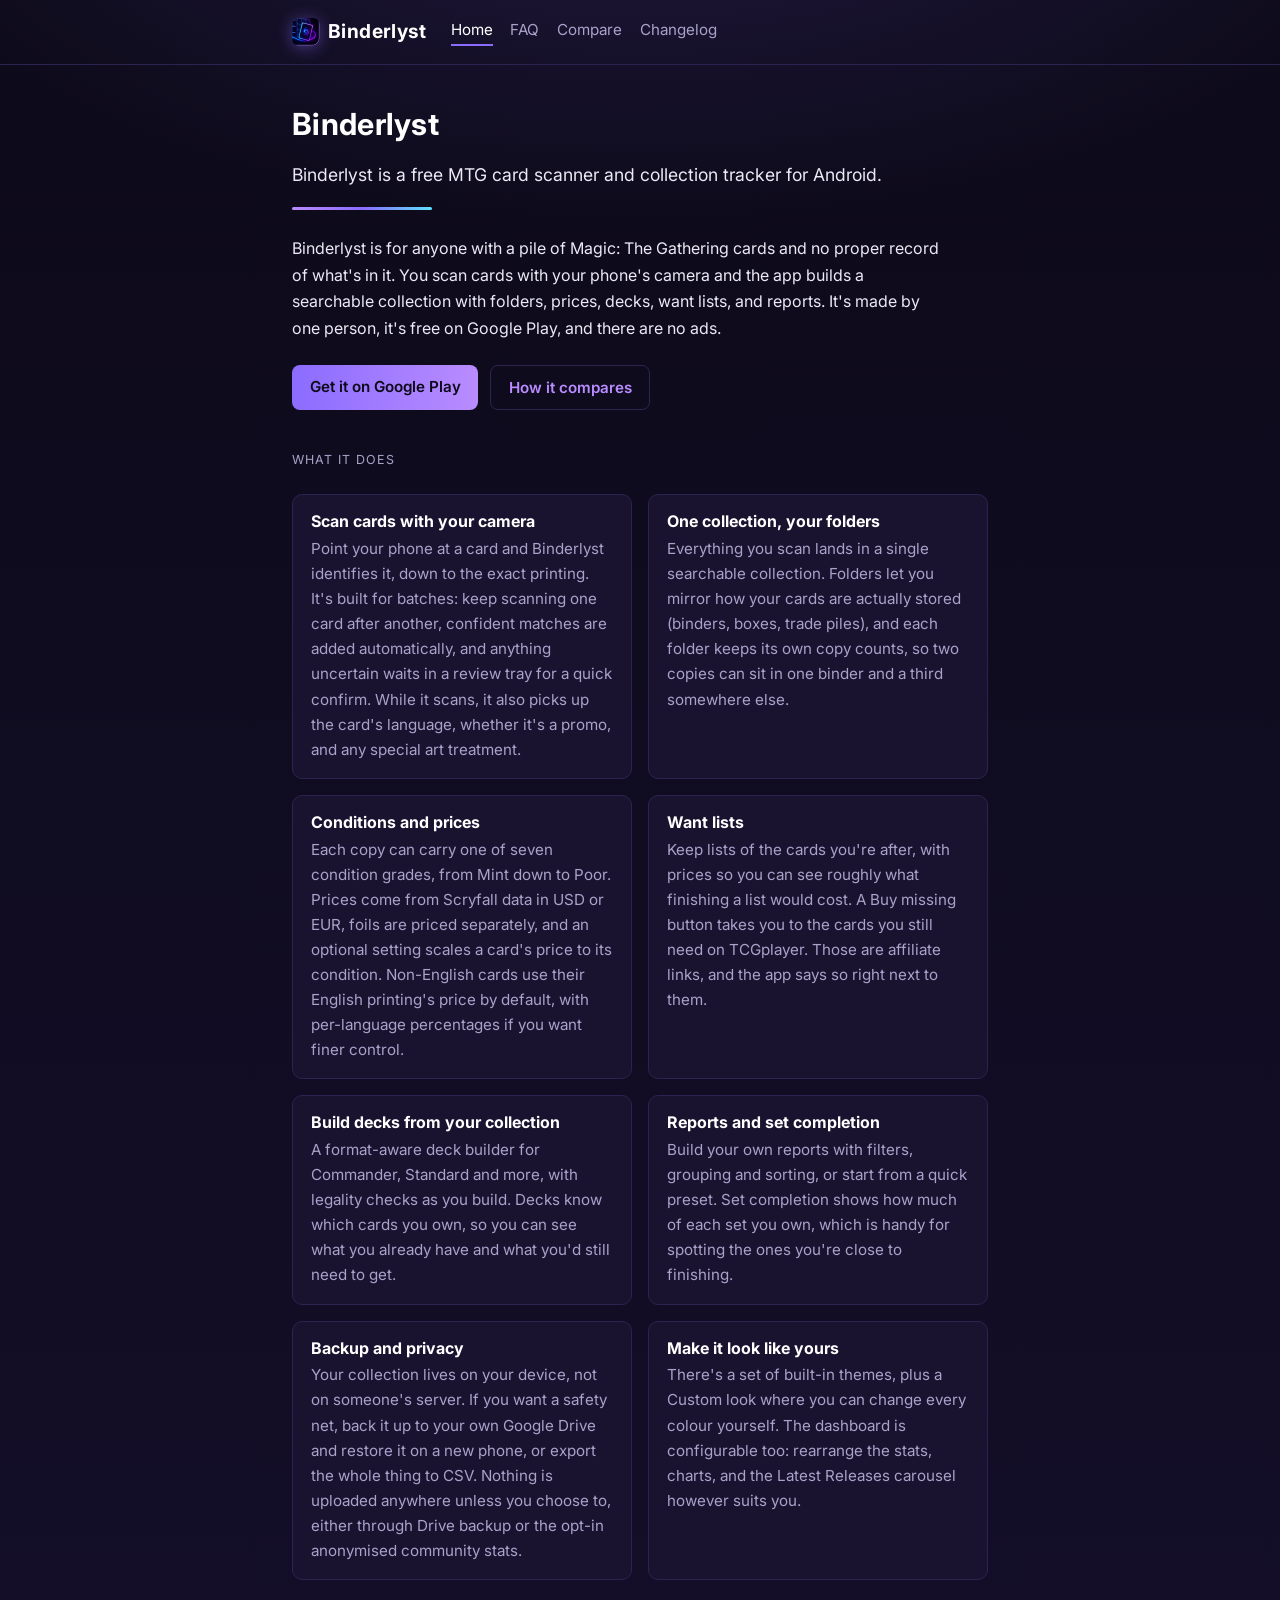
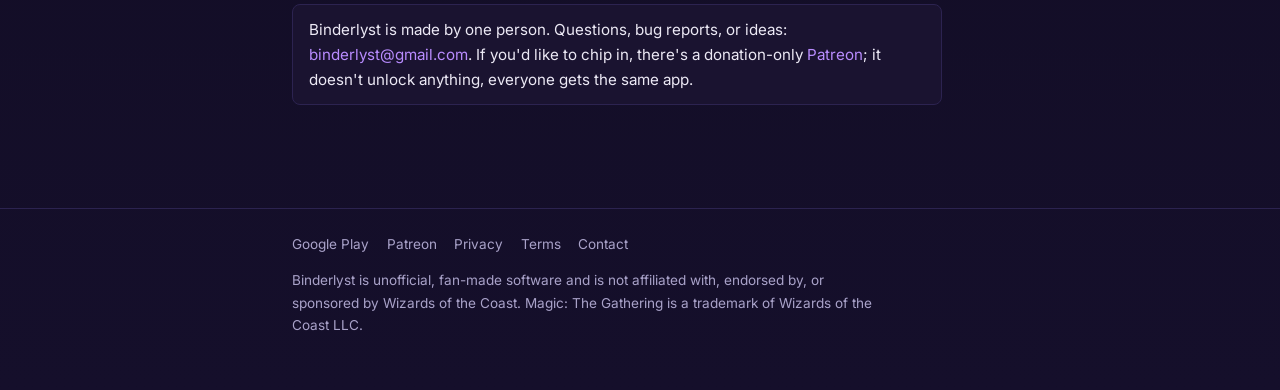
==== index.html @ ca265e7c "Binderlyst site: home, FAQ, comparison, changelog Co-Authored-By: Claude Fable 5 <noreply@anthropic." ====
<!DOCTYPE html>
<html lang="en-GB">
<head>
<meta charset="utf-8">
<meta name="viewport" content="width=device-width, initial-scale=1">
<title>Binderlyst, a free MTG card scanner and collection tracker for Android</title>
<meta name="description" content="Binderlyst is a free MTG card scanner and collection tracker for Android. Rapid batch scanning, folders, conditions, prices, decks, want lists and reports. No ads.">
<link rel="canonical" href="https://binderlyst.github.io/">
<link rel="stylesheet" href="style.css">
<link rel="icon" type="image/png" href="app_icon.png">
<link rel="preconnect" href="https://fonts.googleapis.com">
<link rel="preconnect" href="https://fonts.gstatic.com" crossorigin>
<link href="https://fonts.googleapis.com/css2?family=Inter:wght@400;500;600;700&display=swap" rel="stylesheet">
<script type="application/ld+json">
{
  "@context": "https://schema.org",
  "@type": "SoftwareApplication",
  "name": "Binderlyst",
  "operatingSystem": "Android",
  "applicationCategory": "UtilitiesApplication",
  "description": "Binderlyst is a free MTG card scanner and collection tracker for Android.",
  "url": "https://binderlyst.github.io/",
  "installUrl": "https://play.google.com/store/apps/details?id=com.binderlyst.app",
  "offers": { "@type": "Offer", "price": "0", "priceCurrency": "USD" }
}
</script>
</head>
<body>

<header class="site">
  <div class="inner">
    <a class="wordmark" href="./"><img src="app_icon.png" alt="">Binderlyst</a>
    <nav class="site">
      <a href="./" aria-current="page">Home</a>
      <a href="faq.html">FAQ</a>
      <a href="compare.html">Compare</a>
      <a href="changelog.html">Changelog</a>
    </nav>
  </div>
</header>

<main>
  <h1>Binderlyst</h1>
  <p class="lede">Binderlyst is a free MTG card scanner and collection tracker for Android.</p>
  <div class="rule"></div>
  <p>Binderlyst is for anyone with a pile of Magic: The Gathering cards and no proper record of what's in it. You scan cards with your phone's camera and the app builds a searchable collection with folders, prices, decks, want lists, and reports. It's made by one person, it's free on Google Play, and there are no ads.</p>

  <div class="actions">
    <a class="btn" href="https://play.google.com/store/apps/details?id=com.binderlyst.app">Get it on Google Play</a>
    <a class="btn quiet" href="compare.html">How it compares</a>
  </div>

  <p class="eyebrow">What it does</p>
  <ul class="features">
    <li>
      <h3>Scan cards with your camera</h3>
      <p>Point your phone at a card and Binderlyst identifies it, down to the exact printing. It's built for batches: keep scanning one card after another, confident matches are added automatically, and anything uncertain waits in a review tray for a quick confirm. While it scans, it also picks up the card's language, whether it's a promo, and any special art treatment.</p>
    </li>
    <li>
      <h3>One collection, your folders</h3>
      <p>Everything you scan lands in a single searchable collection. Folders let you mirror how your cards are actually stored (binders, boxes, trade piles), and each folder keeps its own copy counts, so two copies can sit in one binder and a third somewhere else.</p>
    </li>
    <li>
      <h3>Conditions and prices</h3>
      <p>Each copy can carry one of seven condition grades, from Mint down to Poor. Prices come from Scryfall data in USD or EUR, foils are priced separately, and an optional setting scales a card's price to its condition. Non-English cards use their English printing's price by default, with per-language percentages if you want finer control.</p>
    </li>
    <li>
      <h3>Want lists</h3>
      <p>Keep lists of the cards you're after, with prices so you can see roughly what finishing a list would cost. A Buy missing button takes you to the cards you still need on TCGplayer. Those are affiliate links, and the app says so right next to them.</p>
    </li>
    <li>
      <h3>Build decks from your collection</h3>
      <p>A format-aware deck builder for Commander, Standard and more, with legality checks as you build. Decks know which cards you own, so you can see what you already have and what you'd still need to get.</p>
    </li>
    <li>
      <h3>Reports and set completion</h3>
      <p>Build your own reports with filters, grouping and sorting, or start from a quick preset. Set completion shows how much of each set you own, which is handy for spotting the ones you're close to finishing.</p>
    </li>
    <li>
      <h3>Backup and privacy</h3>
      <p>Your collection lives on your device, not on someone's server. If you want a safety net, back it up to your own Google Drive and restore it on a new phone, or export the whole thing to CSV. Nothing is uploaded anywhere unless you choose to, either through Drive backup or the opt-in anonymised community stats.</p>
    </li>
    <li>
      <h3>Make it look like yours</h3>
      <p>There's a set of built-in themes, plus a Custom look where you can change every colour yourself. The dashboard is configurable too: rearrange the stats, charts, and the Latest Releases carousel however suits you.</p>
    </li>
  </ul>

  <p class="note">Binderlyst is made by one person. Questions, bug reports, or ideas: <a href="mailto:binderlyst@gmail.com">binderlyst@gmail.com</a>. If you'd like to chip in, there's a donation-only <a href="https://www.patreon.com/Binderlyst">Patreon</a>; it doesn't unlock anything, everyone gets the same app.</p>
</main>

<footer class="site">
  <div class="inner">
    <nav>
      <a href="https://play.google.com/store/apps/details?id=com.binderlyst.app">Google Play</a>
      <a href="https://www.patreon.com/Binderlyst">Patreon</a>
      <a href="https://binderlyst.github.io/Binderlyst-Privacy/">Privacy</a>
      <a href="https://binderlyst.github.io/Binderlyst-Terms/">Terms</a>
      <a href="mailto:binderlyst@gmail.com">Contact</a>
    </nav>
    <p>Binderlyst is unofficial, fan-made software and is not affiliated with, endorsed by, or sponsored by Wizards of the Coast. Magic: The Gathering is a trademark of Wizards of the Coast LLC.</p>
  </div>
</footer>

</body>
</html>
---- style.css ----
/* Binderlyst site: dark purple identity mirroring the Privacy/Terms pages. No JS, content-first. */

:root {
  --bg: #0d0a1a;
  --bg2: #150f2b;
  --surface: #1a1330;
  --border: #2c2350;
  --text: #ece9f5;
  --muted: #a9a2c9;
  --accent: #8b6cff;
  --accent2: #b98cff;
  --cyan: #5ee0ff;
}

* { box-sizing: border-box; }

html {
  -webkit-text-size-adjust: 100%;
  background: var(--bg);
}

body {
  margin: 0;
  color: var(--text);
  font-family: 'Inter', system-ui, -apple-system, "Segoe UI", Roboto, sans-serif;
  font-size: 16px;
  line-height: 1.65;
  min-height: 100vh;
  background:
    radial-gradient(1200px 600px at 50% -200px, rgba(139, 108, 255, .18), transparent 70%),
    linear-gradient(180deg, var(--bg), var(--bg2)) no-repeat;
}

/* ---- header / nav ---- */

header.site {
  border-bottom: 1px solid var(--border);
}

header.site .inner {
  max-width: 46rem;
  margin: 0 auto;
  padding: 1rem 1.25rem;
  display: flex;
  flex-wrap: wrap;
  align-items: center;
  gap: 0.75rem 1.5rem;
}

.wordmark {
  display: inline-flex;
  align-items: center;
  gap: 0.5rem;
  font-weight: 700;
  font-size: 1.2rem;
  color: #fff;
  text-decoration: none;
  letter-spacing: 0.02em;
}

.wordmark img {
  width: 28px;
  height: 28px;
  border-radius: 7px;
  filter: drop-shadow(0 2px 8px rgba(139, 108, 255, .45));
}

.wordmark:hover { color: var(--accent2); }

nav.site {
  display: flex;
  gap: 1.1rem;
  flex-wrap: wrap;
}

nav.site a {
  color: var(--muted);
  text-decoration: none;
  font-size: 0.95rem;
}

nav.site a[aria-current="page"] {
  color: #fff;
  border-bottom: 2px solid var(--accent);
  padding-bottom: 2px;
}

nav.site a:hover { color: #fff; }

/* ---- main column ---- */

main {
  max-width: 46rem;
  margin: 0 auto;
  padding: 2rem 1.25rem 3.5rem;
}

main.wide { max-width: 64rem; }

h1, h2, h3 {
  font-weight: 700;
  line-height: 1.25;
  text-wrap: balance;
  color: #fff;
}

h1 { font-size: 1.9rem; margin: 0.5rem 0 0.75rem; letter-spacing: 0.01em; }
h2 { font-size: 1.3rem; margin: 2.25rem 0 0.5rem; padding-bottom: 0.5rem; border-bottom: 1px solid var(--border); }
h3 { font-size: 1.05rem; margin: 1.75rem 0 0.35rem; }

.rule {
  height: 3px;
  width: 140px;
  border-radius: 3px;
  margin: 0.9rem 0 1.6rem;
  background: linear-gradient(90deg, var(--accent2), var(--accent), var(--cyan));
}

p, li { max-width: 65ch; }

strong { color: #fff; font-weight: 600; }

a { color: var(--accent2); text-decoration: none; }
a:hover { text-decoration: underline; }
a:focus-visible, .wordmark:focus-visible, nav.site a:focus-visible {
  outline: 2px solid var(--accent);
  outline-offset: 2px;
  border-radius: 2px;
}

.eyebrow {
  text-transform: uppercase;
  letter-spacing: 0.08em;
  font-size: 0.78rem;
  color: var(--muted);
  margin: 2.5rem 0 0.25rem;
}

.lede {
  font-size: 1.1rem;
  color: var(--text);
}

.muted { color: var(--muted); }

.note {
  background: var(--surface);
  border: 1px solid var(--border);
  border-radius: 8px;
  padding: 0.75rem 1rem;
  font-size: 0.95rem;
}

hr {
  border: 0;
  border-top: 1px solid var(--border);
  margin: 2.5rem 0;
}

/* ---- buttons / store links ---- */

.actions {
  display: flex;
  gap: 0.75rem;
  flex-wrap: wrap;
  margin: 1.5rem 0;
}

.btn {
  display: inline-block;
  padding: 0.55rem 1.1rem;
  border-radius: 8px;
  text-decoration: none;
  font-weight: 600;
  font-size: 0.95rem;
  background: linear-gradient(90deg, var(--accent), var(--accent2));
  color: #0d0a1a;
  border: 0;
}

.btn:hover { filter: brightness(1.08); text-decoration: none; }

.btn.quiet {
  background: transparent;
  color: var(--accent2);
  border: 1px solid var(--border);
}

.btn.quiet:hover { border-color: var(--accent); filter: none; }

/* ---- feature grid (home) ---- */

.features {
  display: grid;
  grid-template-columns: repeat(auto-fit, minmax(17rem, 1fr));
  gap: 1rem;
  margin: 1.5rem 0;
  padding: 0;
  list-style: none;
}

.features li {
  background: var(--surface);
  border: 1px solid var(--border);
  border-radius: 10px;
  padding: 1rem 1.1rem;
  max-width: none;
}

.features h3 { margin: 0 0 0.3rem; font-size: 1rem; }
.features p { margin: 0; font-size: 0.95rem; color: var(--muted); }

/* ---- tables (compare) ---- */

.table-wrap {
  overflow-x: auto;
  border: 1px solid var(--border);
  border-radius: 10px;
  margin: 1.5rem 0;
  background: var(--bg2);
}

table {
  border-collapse: collapse;
  width: 100%;
  font-size: 0.93rem;
  font-variant-numeric: tabular-nums;
}

th, td {
  text-align: left;
  vertical-align: top;
  padding: 0.6rem 0.85rem;
  border-bottom: 1px solid var(--border);
  min-width: 9.5rem;
}

th { font-weight: 700; background: var(--surface); color: #fff; }

tbody tr:last-child td { border-bottom: 0; }

td:first-child, th:first-child {
  font-weight: 600;
  position: sticky;
  left: 0;
  background: var(--bg2);
  color: #fff;
}

th:first-child { background: var(--surface); }

/* ---- FAQ ---- */

.faq h3 { margin-top: 1.9rem; }
.faq h3 + p { margin-top: 0.35rem; }

/* ---- changelog ---- */

.release { margin: 2rem 0; }
.release h2 { margin-bottom: 0.2rem; }
.release .date { color: var(--muted); font-size: 0.9rem; margin: 0 0 0.5rem; }

/* ---- footer ---- */

footer.site {
  border-top: 1px solid var(--border);
  margin-top: 2rem;
}

footer.site .inner {
  max-width: 46rem;
  margin: 0 auto;
  padding: 1.5rem 1.25rem 2.5rem;
  font-size: 0.85rem;
  color: var(--muted);
}

footer.site nav {
  display: flex;
  gap: 1.1rem;
  flex-wrap: wrap;
  margin-bottom: 0.75rem;
}

footer.site a { color: var(--muted); }
footer.site a:hover { color: var(--accent2); }

@media (prefers-reduced-motion: no-preference) {
  html { scroll-behavior: smooth; }
}
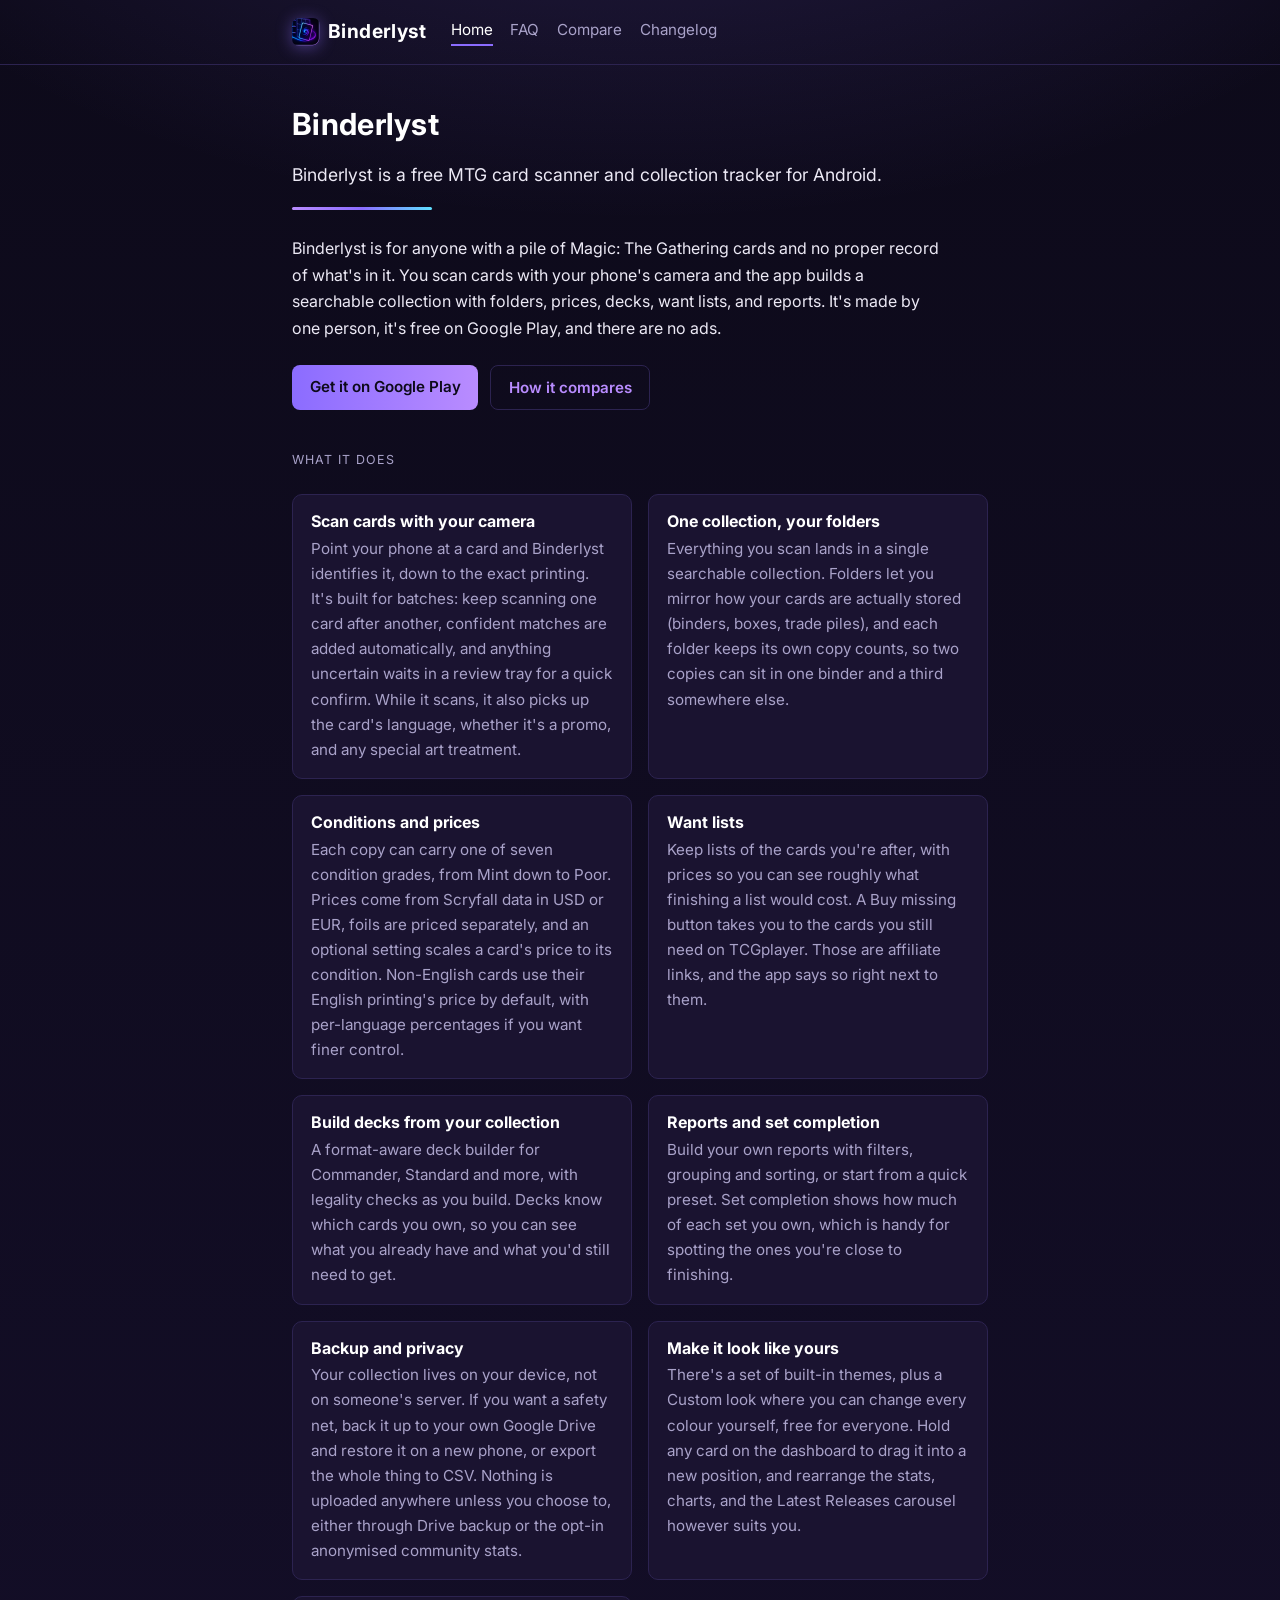
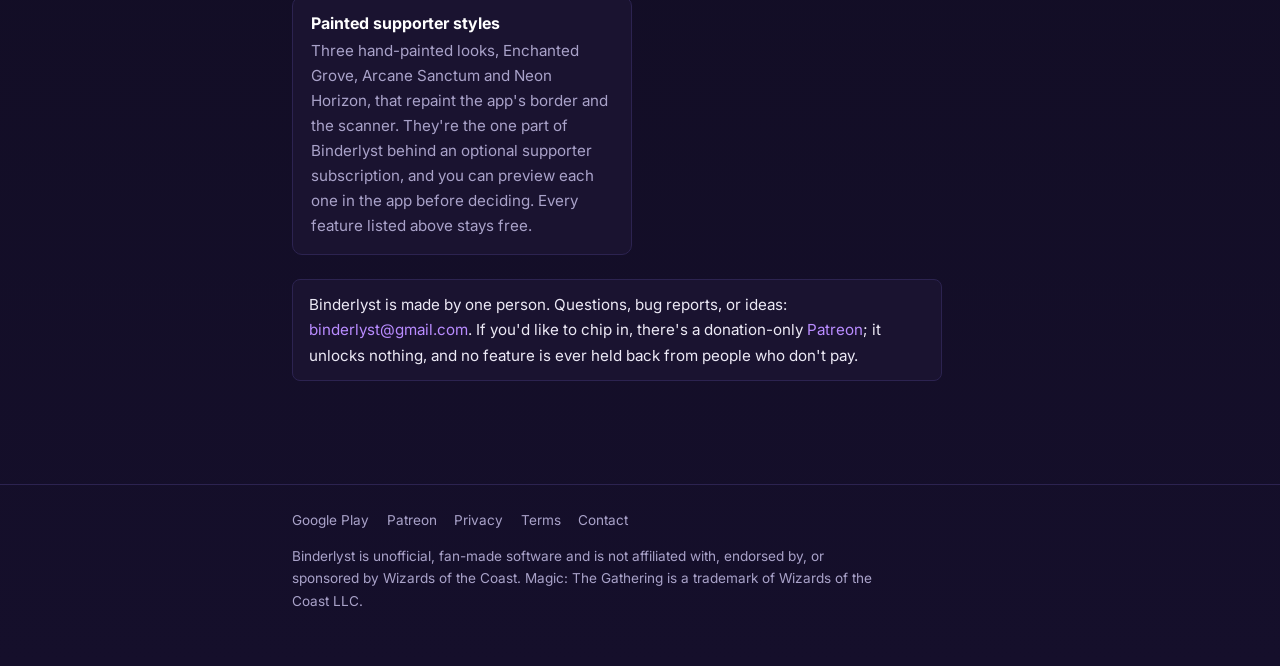
==== commit 3be0d5ea: "Catch the site up: supporter subscription, style releases, changelog to 1.0.35 Co-Authored-By: Claud" ====
--- a/index.html
+++ b/index.html
@@ -7,6 +7,7 @@
 <meta name="description" content="Binderlyst is a free MTG card scanner and collection tracker for Android. Rapid batch scanning, folders, conditions, prices, decks, want lists and reports. No ads.">
 <link rel="canonical" href="https://binderlyst.github.io/">
 <link rel="stylesheet" href="style.css">
+<meta name="msvalidate.01" content="E38FB4E22E51DA8D38305F3C5356CCFD" />
 <link rel="icon" type="image/png" href="app_icon.png">
 <link rel="preconnect" href="https://fonts.googleapis.com">
 <link rel="preconnect" href="https://fonts.gstatic.com" crossorigin>
@@ -82,11 +83,15 @@
     </li>
     <li>
       <h3>Make it look like yours</h3>
-      <p>There's a set of built-in themes, plus a Custom look where you can change every colour yourself. The dashboard is configurable too: rearrange the stats, charts, and the Latest Releases carousel however suits you.</p>
+      <p>There's a set of built-in themes, plus a Custom look where you can change every colour yourself, free for everyone. Hold any card on the dashboard to drag it into a new position, and rearrange the stats, charts, and the Latest Releases carousel however suits you.</p>
+    </li>
+    <li>
+      <h3>Painted supporter styles</h3>
+      <p>Three hand-painted looks, Enchanted Grove, Arcane Sanctum and Neon Horizon, that repaint the app's border and the scanner. They're the one part of Binderlyst behind an optional supporter subscription, and you can preview each one in the app before deciding. Every feature listed above stays free.</p>
     </li>
   </ul>
 
-  <p class="note">Binderlyst is made by one person. Questions, bug reports, or ideas: <a href="mailto:binderlyst@gmail.com">binderlyst@gmail.com</a>. If you'd like to chip in, there's a donation-only <a href="https://www.patreon.com/Binderlyst">Patreon</a>; it doesn't unlock anything, everyone gets the same app.</p>
+  <p class="note">Binderlyst is made by one person. Questions, bug reports, or ideas: <a href="mailto:binderlyst@gmail.com">binderlyst@gmail.com</a>. If you'd like to chip in, there's a donation-only <a href="https://www.patreon.com/Binderlyst">Patreon</a>; it unlocks nothing, and no feature is ever held back from people who don't pay.</p>
 </main>
 
 <footer class="site">
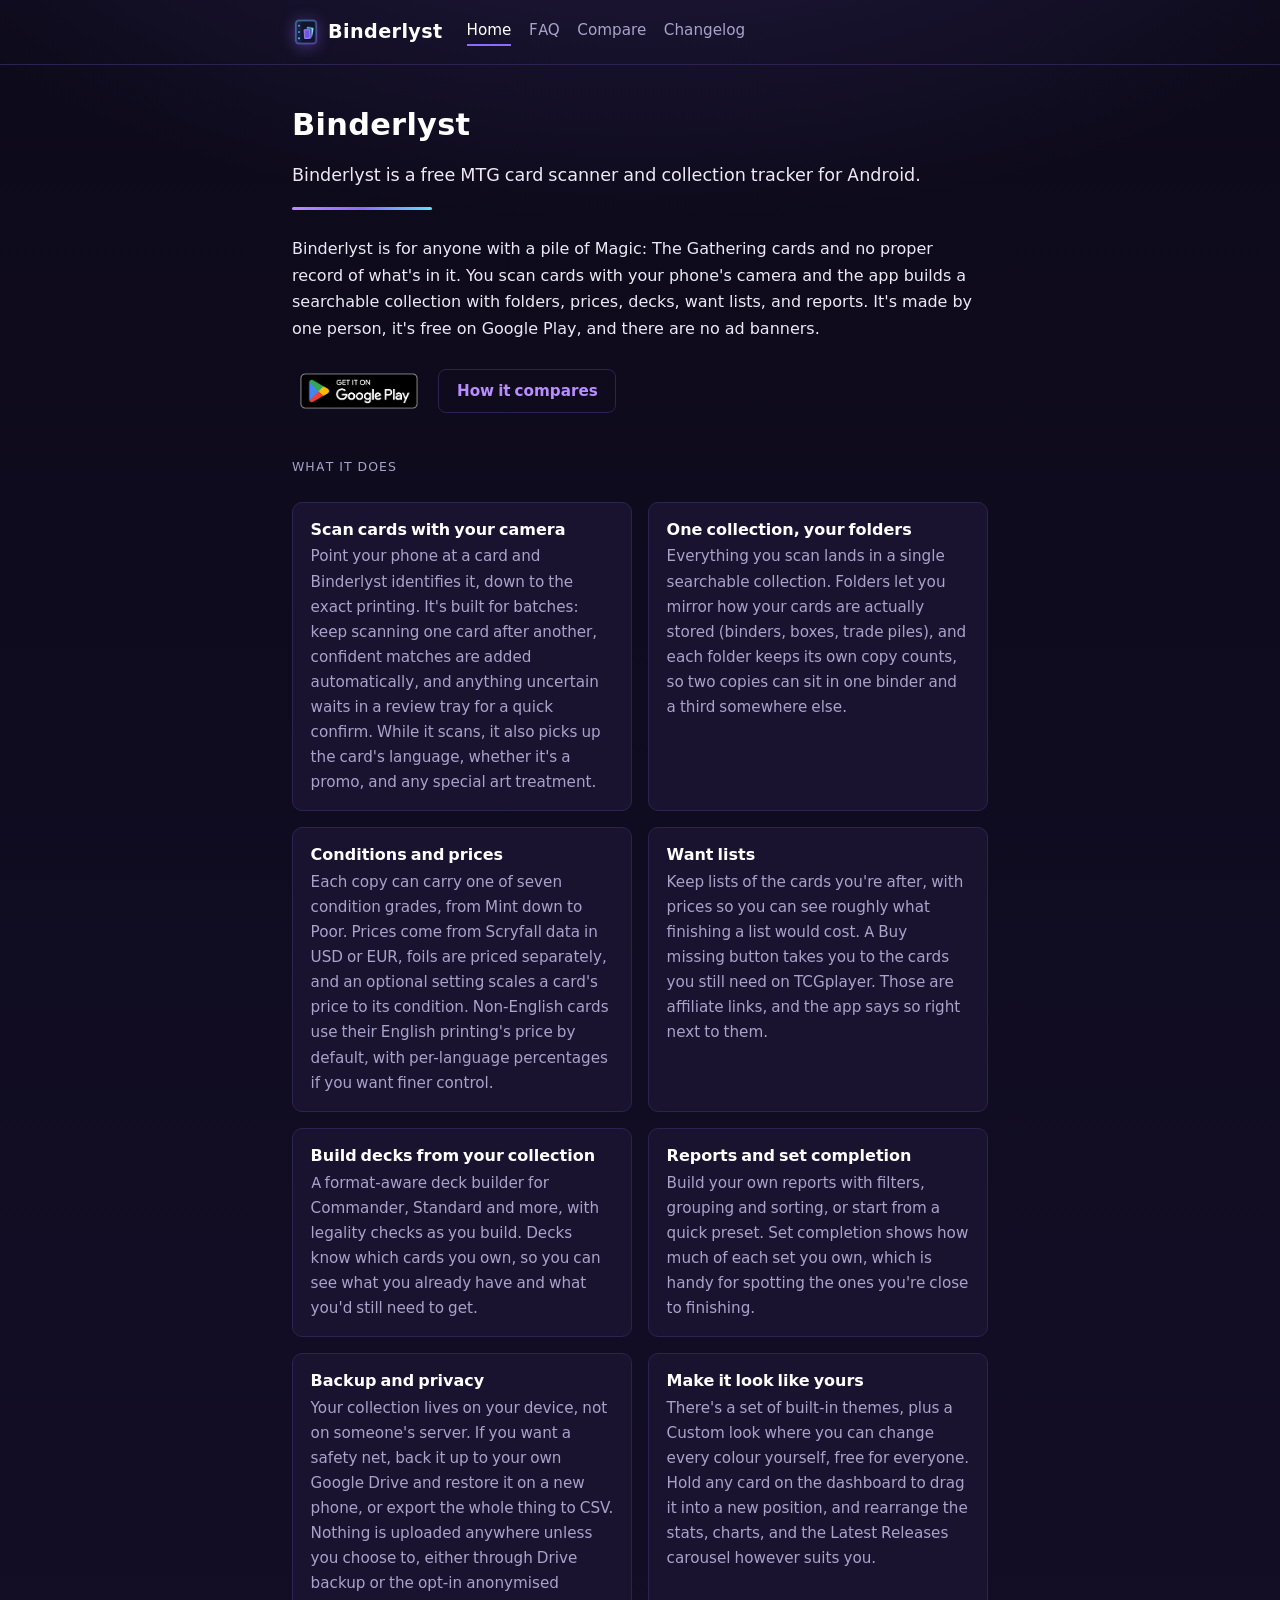
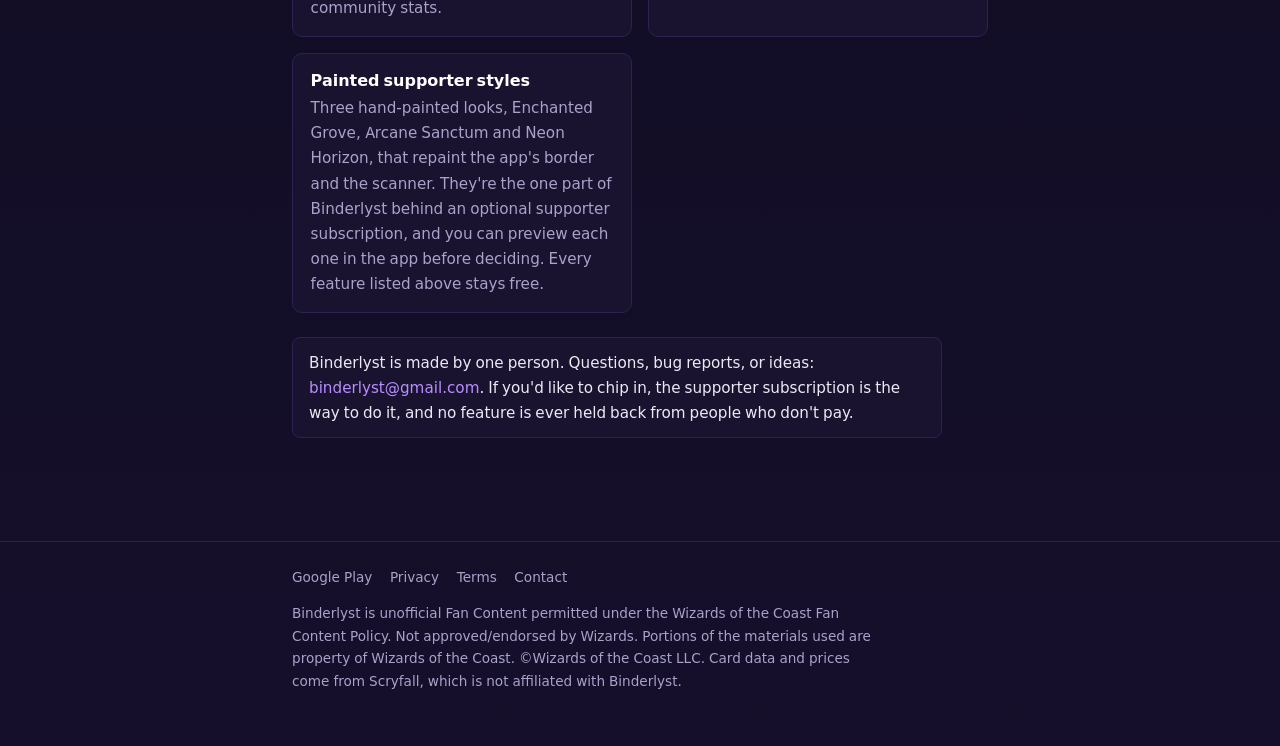
==== commit 97c500b2: "New icon, retire Patreon, and correct the ad, legal and comparison claims The icon on every page was" ====
--- a/index.html
+++ b/index.html
@@ -1,111 +1,134 @@
-<!DOCTYPE html>
-<html lang="en-GB">
-<head>
-<meta charset="utf-8">
-<meta name="viewport" content="width=device-width, initial-scale=1">
-<title>Binderlyst, a free MTG card scanner and collection tracker for Android</title>
-<meta name="description" content="Binderlyst is a free MTG card scanner and collection tracker for Android. Rapid batch scanning, folders, conditions, prices, decks, want lists and reports. No ads.">
-<link rel="canonical" href="https://binderlyst.github.io/">
-<link rel="stylesheet" href="style.css">
-<meta name="msvalidate.01" content="E38FB4E22E51DA8D38305F3C5356CCFD" />
-<link rel="icon" type="image/png" href="app_icon.png">
-<link rel="preconnect" href="https://fonts.googleapis.com">
-<link rel="preconnect" href="https://fonts.gstatic.com" crossorigin>
-<link href="https://fonts.googleapis.com/css2?family=Inter:wght@400;500;600;700&display=swap" rel="stylesheet">
-<script type="application/ld+json">
-{
-  "@context": "https://schema.org",
-  "@type": "SoftwareApplication",
-  "name": "Binderlyst",
-  "operatingSystem": "Android",
-  "applicationCategory": "UtilitiesApplication",
-  "description": "Binderlyst is a free MTG card scanner and collection tracker for Android.",
-  "url": "https://binderlyst.github.io/",
-  "installUrl": "https://play.google.com/store/apps/details?id=com.binderlyst.app",
-  "offers": { "@type": "Offer", "price": "0", "priceCurrency": "USD" }
-}
-</script>
-</head>
-<body>
-
-<header class="site">
-  <div class="inner">
-    <a class="wordmark" href="./"><img src="app_icon.png" alt="">Binderlyst</a>
-    <nav class="site">
-      <a href="./" aria-current="page">Home</a>
-      <a href="faq.html">FAQ</a>
-      <a href="compare.html">Compare</a>
-      <a href="changelog.html">Changelog</a>
-    </nav>
-  </div>
-</header>
-
-<main>
-  <h1>Binderlyst</h1>
-  <p class="lede">Binderlyst is a free MTG card scanner and collection tracker for Android.</p>
-  <div class="rule"></div>
-  <p>Binderlyst is for anyone with a pile of Magic: The Gathering cards and no proper record of what's in it. You scan cards with your phone's camera and the app builds a searchable collection with folders, prices, decks, want lists, and reports. It's made by one person, it's free on Google Play, and there are no ads.</p>
-
-  <div class="actions">
-    <a class="btn" href="https://play.google.com/store/apps/details?id=com.binderlyst.app">Get it on Google Play</a>
-    <a class="btn quiet" href="compare.html">How it compares</a>
-  </div>
-
-  <p class="eyebrow">What it does</p>
-  <ul class="features">
-    <li>
-      <h3>Scan cards with your camera</h3>
-      <p>Point your phone at a card and Binderlyst identifies it, down to the exact printing. It's built for batches: keep scanning one card after another, confident matches are added automatically, and anything uncertain waits in a review tray for a quick confirm. While it scans, it also picks up the card's language, whether it's a promo, and any special art treatment.</p>
-    </li>
-    <li>
-      <h3>One collection, your folders</h3>
-      <p>Everything you scan lands in a single searchable collection. Folders let you mirror how your cards are actually stored (binders, boxes, trade piles), and each folder keeps its own copy counts, so two copies can sit in one binder and a third somewhere else.</p>
-    </li>
-    <li>
-      <h3>Conditions and prices</h3>
-      <p>Each copy can carry one of seven condition grades, from Mint down to Poor. Prices come from Scryfall data in USD or EUR, foils are priced separately, and an optional setting scales a card's price to its condition. Non-English cards use their English printing's price by default, with per-language percentages if you want finer control.</p>
-    </li>
-    <li>
-      <h3>Want lists</h3>
-      <p>Keep lists of the cards you're after, with prices so you can see roughly what finishing a list would cost. A Buy missing button takes you to the cards you still need on TCGplayer. Those are affiliate links, and the app says so right next to them.</p>
-    </li>
-    <li>
-      <h3>Build decks from your collection</h3>
-      <p>A format-aware deck builder for Commander, Standard and more, with legality checks as you build. Decks know which cards you own, so you can see what you already have and what you'd still need to get.</p>
-    </li>
-    <li>
-      <h3>Reports and set completion</h3>
-      <p>Build your own reports with filters, grouping and sorting, or start from a quick preset. Set completion shows how much of each set you own, which is handy for spotting the ones you're close to finishing.</p>
-    </li>
-    <li>
-      <h3>Backup and privacy</h3>
-      <p>Your collection lives on your device, not on someone's server. If you want a safety net, back it up to your own Google Drive and restore it on a new phone, or export the whole thing to CSV. Nothing is uploaded anywhere unless you choose to, either through Drive backup or the opt-in anonymised community stats.</p>
-    </li>
-    <li>
-      <h3>Make it look like yours</h3>
-      <p>There's a set of built-in themes, plus a Custom look where you can change every colour yourself, free for everyone. Hold any card on the dashboard to drag it into a new position, and rearrange the stats, charts, and the Latest Releases carousel however suits you.</p>
-    </li>
-    <li>
-      <h3>Painted supporter styles</h3>
-      <p>Three hand-painted looks, Enchanted Grove, Arcane Sanctum and Neon Horizon, that repaint the app's border and the scanner. They're the one part of Binderlyst behind an optional supporter subscription, and you can preview each one in the app before deciding. Every feature listed above stays free.</p>
-    </li>
-  </ul>
-
-  <p class="note">Binderlyst is made by one person. Questions, bug reports, or ideas: <a href="mailto:binderlyst@gmail.com">binderlyst@gmail.com</a>. If you'd like to chip in, there's a donation-only <a href="https://www.patreon.com/Binderlyst">Patreon</a>; it unlocks nothing, and no feature is ever held back from people who don't pay.</p>
-</main>
-
-<footer class="site">
-  <div class="inner">
-    <nav>
-      <a href="https://play.google.com/store/apps/details?id=com.binderlyst.app">Google Play</a>
-      <a href="https://www.patreon.com/Binderlyst">Patreon</a>
-      <a href="https://binderlyst.github.io/Binderlyst-Privacy/">Privacy</a>
-      <a href="https://binderlyst.github.io/Binderlyst-Terms/">Terms</a>
-      <a href="mailto:binderlyst@gmail.com">Contact</a>
-    </nav>
-    <p>Binderlyst is unofficial, fan-made software and is not affiliated with, endorsed by, or sponsored by Wizards of the Coast. Magic: The Gathering is a trademark of Wizards of the Coast LLC.</p>
-  </div>
-</footer>
-
-</body>
-</html>
+<!DOCTYPE html>
+<html lang="en-GB">
+<head>
+<meta charset="utf-8">
+<meta name="viewport" content="width=device-width, initial-scale=1">
+<title>Binderlyst, a free MTG card scanner and collection tracker for Android</title>
+<meta name="description" content="Binderlyst is a free MTG card scanner and collection tracker for Android. Rapid batch scanning, folders, conditions, prices, decks, want lists and reports. No ad banners.">
+<link rel="canonical" href="https://binderlyst.github.io/">
+<link rel="stylesheet" href="style.css">
+<meta name="msvalidate.01" content="E38FB4E22E51DA8D38305F3C5356CCFD" />
+<meta name="theme-color" content="#0d0a1a">
+<link rel="icon" type="image/png" href="app_icon.png">
+<link rel="apple-touch-icon" href="app_icon.png">
+<meta property="og:type" content="website">
+<meta property="og:site_name" content="Binderlyst">
+<meta property="og:title" content="Binderlyst, a free MTG card scanner and collection tracker for Android">
+<meta property="og:description" content="Scan Magic: The Gathering cards with your phone and build a searchable collection with folders, prices, decks, want lists and reports. Free on Google Play.">
+<meta property="og:url" content="https://binderlyst.github.io/">
+<meta property="og:image" content="https://binderlyst.github.io/og-card.png">
+<meta property="og:image:width" content="1200">
+<meta property="og:image:height" content="630">
+<meta property="og:image:alt" content="Binderlyst, your collection, evolved. The app shown on three phone screens.">
+<meta name="twitter:card" content="summary_large_image">
+<meta name="twitter:title" content="Binderlyst, a free MTG card scanner and collection tracker for Android">
+<meta name="twitter:description" content="Scan Magic: The Gathering cards with your phone and build a searchable collection with folders, prices, decks, want lists and reports. Free on Google Play.">
+<meta name="twitter:image" content="https://binderlyst.github.io/og-card.png">
+<script type="application/ld+json">
+{
+  "@context": "https://schema.org",
+  "@type": "SoftwareApplication",
+  "name": "Binderlyst",
+  "operatingSystem": "Android",
+  "applicationCategory": "UtilitiesApplication",
+  "description": "Binderlyst is a free MTG card scanner and collection tracker for Android.",
+  "url": "https://binderlyst.github.io/",
+  "installUrl": "https://play.google.com/store/apps/details?id=com.binderlyst.app",
+  "image": "https://binderlyst.github.io/og-card.png",
+  "offers": { "@type": "Offer", "price": "0", "priceCurrency": "GBP" },
+  "isAccessibleForFree": true,
+  "hasPart": {
+    "@type": "Product",
+    "name": "Binderlyst Supporter",
+    "description": "An optional subscription that unlocks three painted visual styles. Cosmetic only; no feature is behind it.",
+    "offers": [
+      { "@type": "Offer", "price": "2.99", "priceCurrency": "GBP", "category": "subscription", "name": "Monthly" },
+      { "@type": "Offer", "price": "23.99", "priceCurrency": "GBP", "category": "subscription", "name": "Annual" }
+    ]
+  }
+}
+</script>
+</head>
+<body>
+
+<header class="site">
+  <div class="inner">
+    <a class="wordmark" href="./"><img src="app_icon.png" alt="">Binderlyst</a>
+    <nav class="site">
+      <a href="./" aria-current="page">Home</a>
+      <a href="faq.html">FAQ</a>
+      <a href="compare.html">Compare</a>
+      <a href="changelog.html">Changelog</a>
+    </nav>
+  </div>
+</header>
+
+<main>
+  <h1>Binderlyst</h1>
+  <p class="lede">Binderlyst is a free MTG card scanner and collection tracker for Android.</p>
+  <div class="rule"></div>
+  <p>Binderlyst is for anyone with a pile of Magic: The Gathering cards and no proper record of what's in it. You scan cards with your phone's camera and the app builds a searchable collection with folders, prices, decks, want lists, and reports. It's made by one person, it's free on Google Play, and there are no ad banners.</p>
+
+  <div class="actions">
+    <a class="badge" href="https://play.google.com/store/apps/details?id=com.binderlyst.app"><img src="google-play-badge.png" alt="Get it on Google Play" width="194" height="75"></a>
+    <a class="btn quiet" href="compare.html">How it compares</a>
+  </div>
+
+  <p class="eyebrow">What it does</p>
+  <ul class="features">
+    <li>
+      <h3>Scan cards with your camera</h3>
+      <p>Point your phone at a card and Binderlyst identifies it, down to the exact printing. It's built for batches: keep scanning one card after another, confident matches are added automatically, and anything uncertain waits in a review tray for a quick confirm. While it scans, it also picks up the card's language, whether it's a promo, and any special art treatment.</p>
+    </li>
+    <li>
+      <h3>One collection, your folders</h3>
+      <p>Everything you scan lands in a single searchable collection. Folders let you mirror how your cards are actually stored (binders, boxes, trade piles), and each folder keeps its own copy counts, so two copies can sit in one binder and a third somewhere else.</p>
+    </li>
+    <li>
+      <h3>Conditions and prices</h3>
+      <p>Each copy can carry one of seven condition grades, from Mint down to Poor. Prices come from Scryfall data in USD or EUR, foils are priced separately, and an optional setting scales a card's price to its condition. Non-English cards use their English printing's price by default, with per-language percentages if you want finer control.</p>
+    </li>
+    <li>
+      <h3>Want lists</h3>
+      <p>Keep lists of the cards you're after, with prices so you can see roughly what finishing a list would cost. A Buy missing button takes you to the cards you still need on TCGplayer. Those are affiliate links, and the app says so right next to them.</p>
+    </li>
+    <li>
+      <h3>Build decks from your collection</h3>
+      <p>A format-aware deck builder for Commander, Standard and more, with legality checks as you build. Decks know which cards you own, so you can see what you already have and what you'd still need to get.</p>
+    </li>
+    <li>
+      <h3>Reports and set completion</h3>
+      <p>Build your own reports with filters, grouping and sorting, or start from a quick preset. Set completion shows how much of each set you own, which is handy for spotting the ones you're close to finishing.</p>
+    </li>
+    <li>
+      <h3>Backup and privacy</h3>
+      <p>Your collection lives on your device, not on someone's server. If you want a safety net, back it up to your own Google Drive and restore it on a new phone, or export the whole thing to CSV. Nothing is uploaded anywhere unless you choose to, either through Drive backup or the opt-in anonymised community stats.</p>
+    </li>
+    <li>
+      <h3>Make it look like yours</h3>
+      <p>There's a set of built-in themes, plus a Custom look where you can change every colour yourself, free for everyone. Hold any card on the dashboard to drag it into a new position, and rearrange the stats, charts, and the Latest Releases carousel however suits you.</p>
+    </li>
+    <li>
+      <h3>Painted supporter styles</h3>
+      <p>Three hand-painted looks, Enchanted Grove, Arcane Sanctum and Neon Horizon, that repaint the app's border and the scanner. They're the one part of Binderlyst behind an optional supporter subscription, and you can preview each one in the app before deciding. Every feature listed above stays free.</p>
+    </li>
+  </ul>
+
+  <p class="note">Binderlyst is made by one person. Questions, bug reports, or ideas: <a href="mailto:binderlyst@gmail.com">binderlyst@gmail.com</a>. If you'd like to chip in, the supporter subscription is the way to do it, and no feature is ever held back from people who don't pay.</p>
+</main>
+
+<footer class="site">
+  <div class="inner">
+    <nav>
+      <a href="https://play.google.com/store/apps/details?id=com.binderlyst.app">Google Play</a>+
+      <a href="https://binderlyst.github.io/Binderlyst-Privacy/">Privacy</a>
+      <a href="https://binderlyst.github.io/Binderlyst-Terms/">Terms</a>
+      <a href="mailto:binderlyst@gmail.com">Contact</a>
+    </nav>
+    <p>Binderlyst is unofficial Fan Content permitted under the <a href="https://company.wizards.com/en/legal/fancontentpolicy">Wizards of the Coast Fan Content Policy</a>. Not approved/endorsed by Wizards. Portions of the materials used are property of Wizards of the Coast. &copy;Wizards of the Coast LLC. Card data and prices come from <a href="https://scryfall.com">Scryfall</a>, which is not affiliated with Binderlyst.</p>
+  </div>
+</footer>
+
+</body>
+</html>
--- a/style.css
+++ b/style.css
@@ -1,4 +1,24 @@
 /* Binderlyst site: dark purple identity mirroring the Privacy/Terms pages. No JS, content-first. */
+
+/* Inter is self-hosted (SIL OFL 1.1, see fonts/LICENCE.txt). Loading it from
+   Google's CDN would hand every visitor's IP address to Google before they
+   consent to anything, which is exactly the transfer the GDPR rulings are about. */
+@font-face {
+  font-family: 'Inter';
+  font-style: normal;
+  font-weight: 100 900;
+  font-display: swap;
+  src: url('fonts/inter-latin-ext.woff2') format('woff2');
+  unicode-range: U+0100-02BA, U+02BD-02C5, U+02C7-02CC, U+02CE-02D7, U+02DD-02FF, U+0304, U+0308, U+0329, U+1D00-1DBF, U+1E00-1E9F, U+1EF2-1EFF, U+2020, U+20A0-20AB, U+20AD-20C0, U+2113, U+2C60-2C7F, U+A720-A7FF;
+}
+@font-face {
+  font-family: 'Inter';
+  font-style: normal;
+  font-weight: 100 900;
+  font-display: swap;
+  src: url('fonts/inter-latin.woff2') format('woff2');
+  unicode-range: U+0000-00FF, U+0131, U+0152-0153, U+02BB-02BC, U+02C6, U+02DA, U+02DC, U+0304, U+0308, U+0329, U+2000-206F, U+20AC, U+2122, U+2191, U+2193, U+2212, U+2215, U+FEFF, U+FFFD;
+}
 
 :root {
   --bg: #0d0a1a;
@@ -164,6 +184,21 @@
   gap: 0.75rem;
   flex-wrap: wrap;
   margin: 1.5rem 0;
+  align-items: center;
+}
+
+/* Google's badge must be shown unmodified, so no filters or recolouring here.
+   Their guidelines put the minimum web height at 40px; this renders at 52 so it
+   sits level with the button beside it without going under the minimum. */
+.badge {
+  display: inline-block;
+  line-height: 0;
+}
+
+.badge img {
+  height: 52px;
+  width: auto;
+  display: block;
 }
 
 .btn {
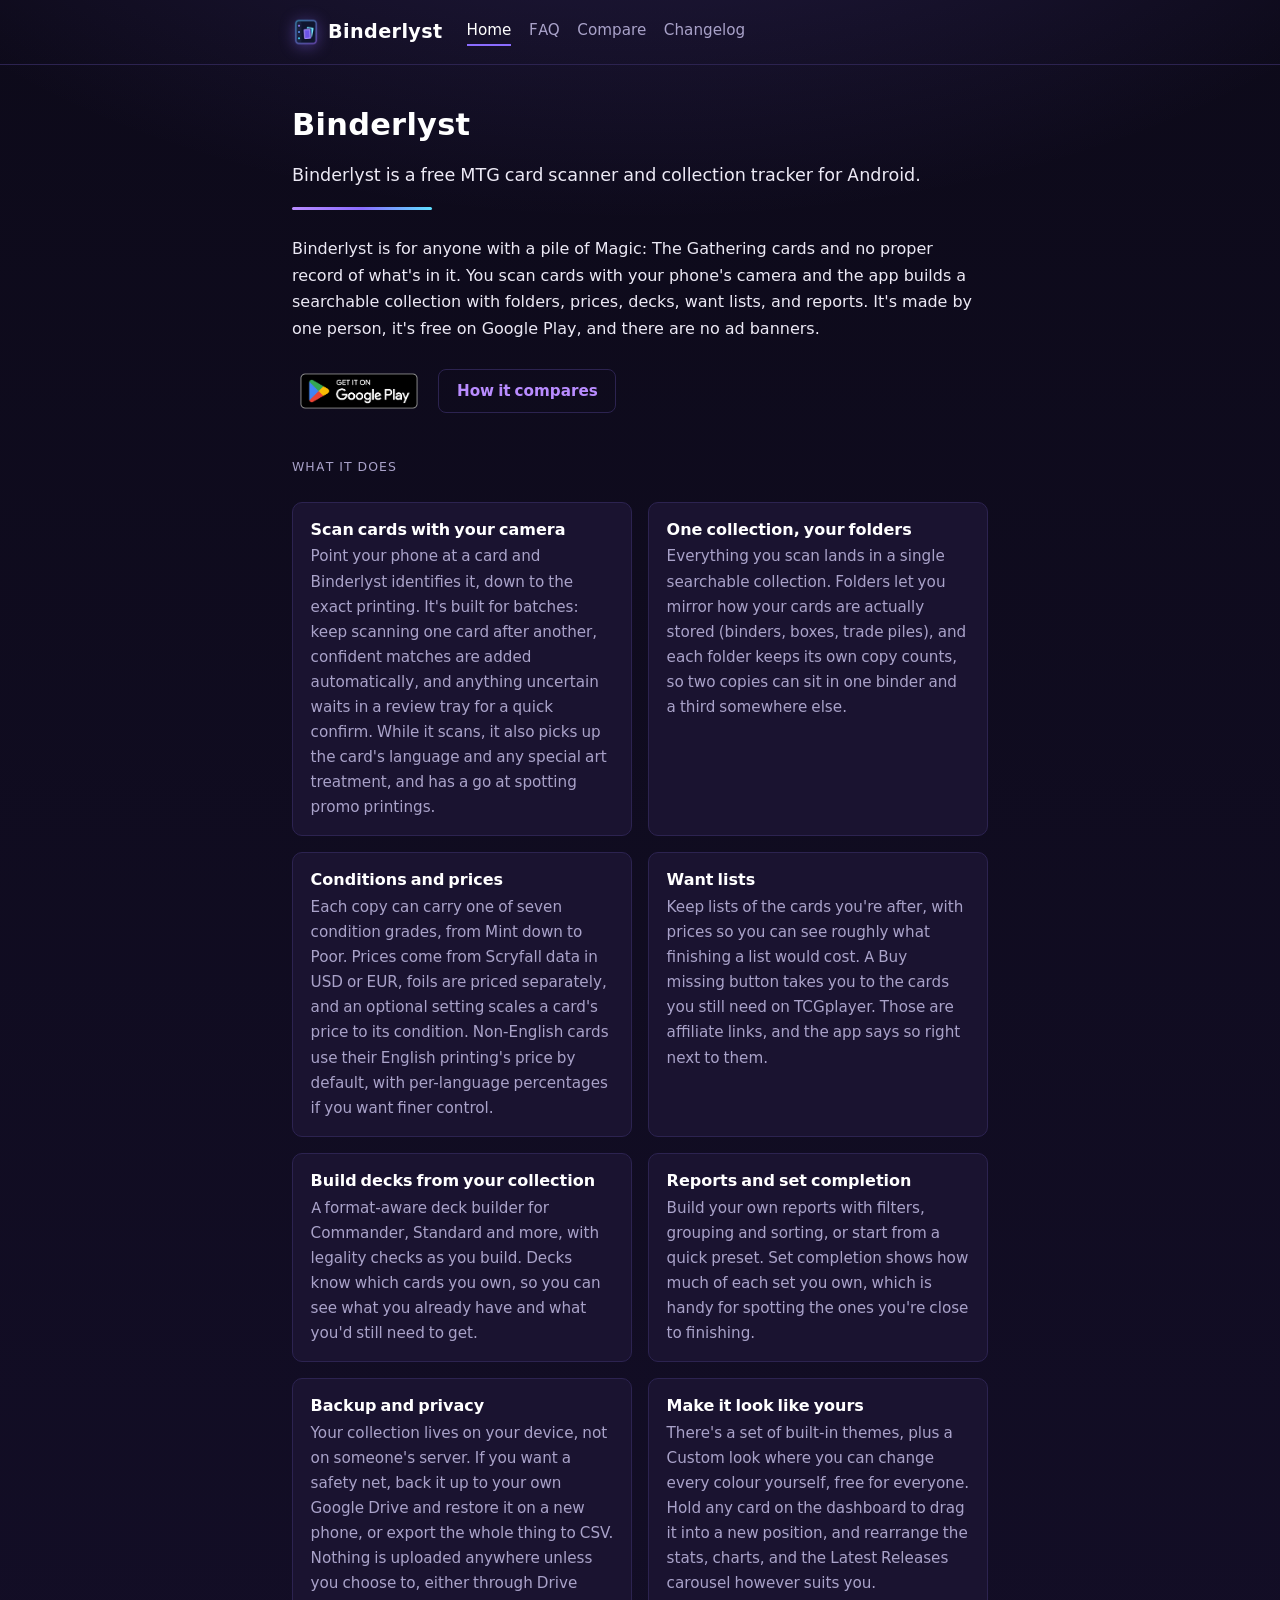
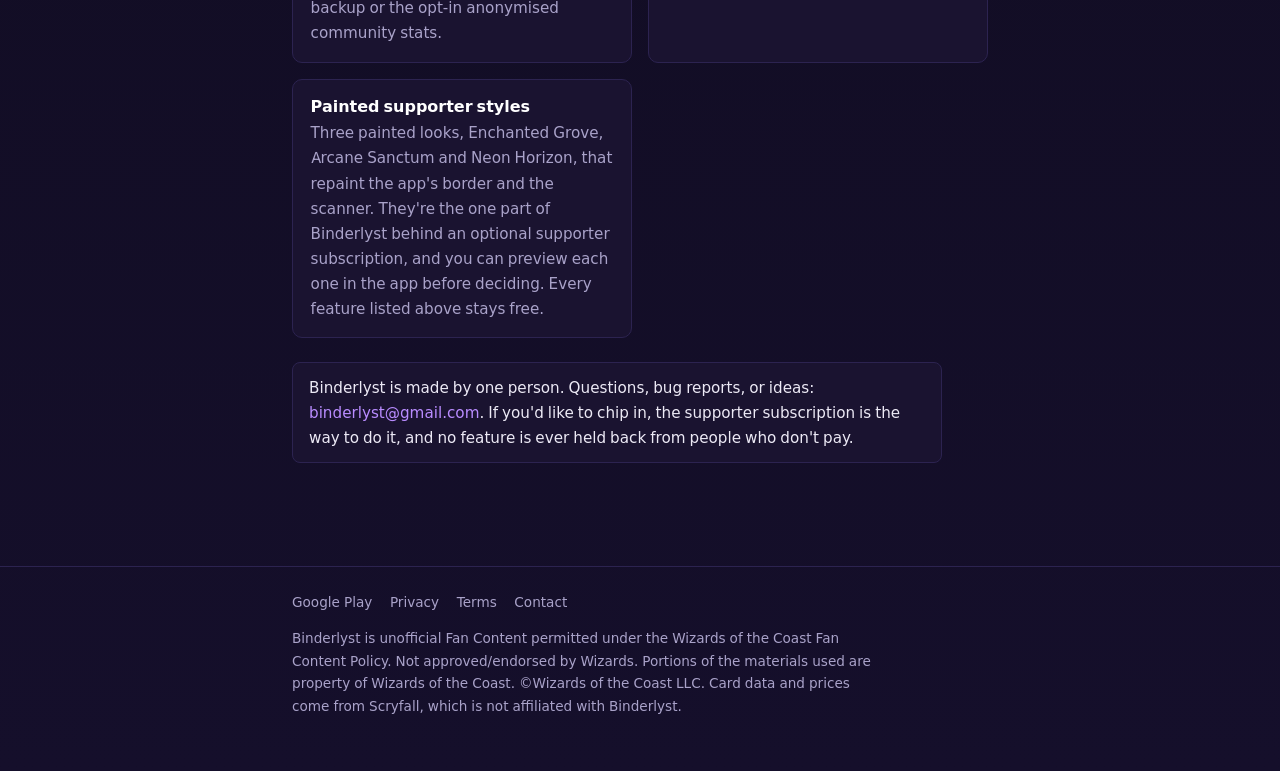
==== commit 72998c89: "Drop "hand-painted", and say what promo detection and grandfathering do * "Hand-painted" was not tru" ====
--- a/index.html
+++ b/index.html
@@ -78,7 +78,7 @@
   <ul class="features">
     <li>
       <h3>Scan cards with your camera</h3>
-      <p>Point your phone at a card and Binderlyst identifies it, down to the exact printing. It's built for batches: keep scanning one card after another, confident matches are added automatically, and anything uncertain waits in a review tray for a quick confirm. While it scans, it also picks up the card's language, whether it's a promo, and any special art treatment.</p>
+      <p>Point your phone at a card and Binderlyst identifies it, down to the exact printing. It's built for batches: keep scanning one card after another, confident matches are added automatically, and anything uncertain waits in a review tray for a quick confirm. While it scans, it also picks up the card's language and any special art treatment, and has a go at spotting promo printings.</p>
     </li>
     <li>
       <h3>One collection, your folders</h3>
@@ -110,7 +110,7 @@
     </li>
     <li>
       <h3>Painted supporter styles</h3>
-      <p>Three hand-painted looks, Enchanted Grove, Arcane Sanctum and Neon Horizon, that repaint the app's border and the scanner. They're the one part of Binderlyst behind an optional supporter subscription, and you can preview each one in the app before deciding. Every feature listed above stays free.</p>
+      <p>Three painted looks, Enchanted Grove, Arcane Sanctum and Neon Horizon, that repaint the app's border and the scanner. They're the one part of Binderlyst behind an optional supporter subscription, and you can preview each one in the app before deciding. Every feature listed above stays free.</p>
     </li>
   </ul>
 
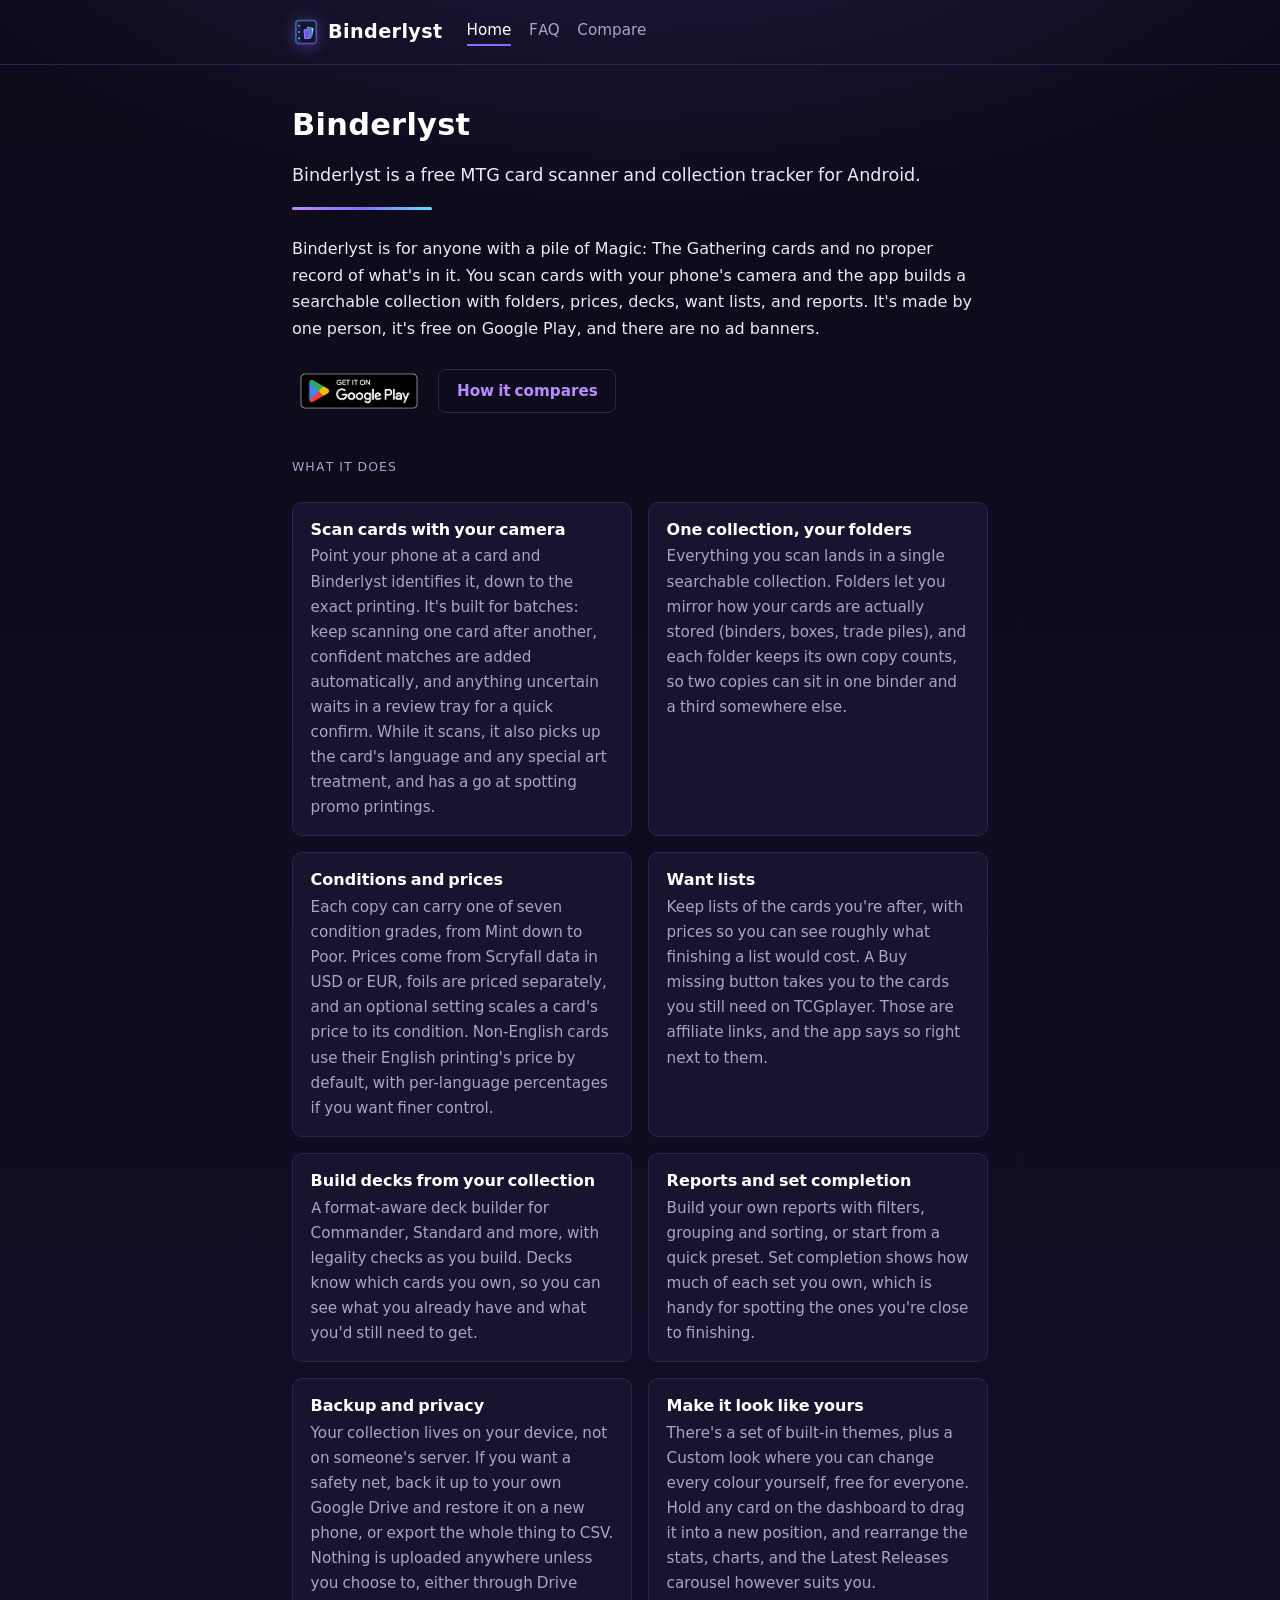
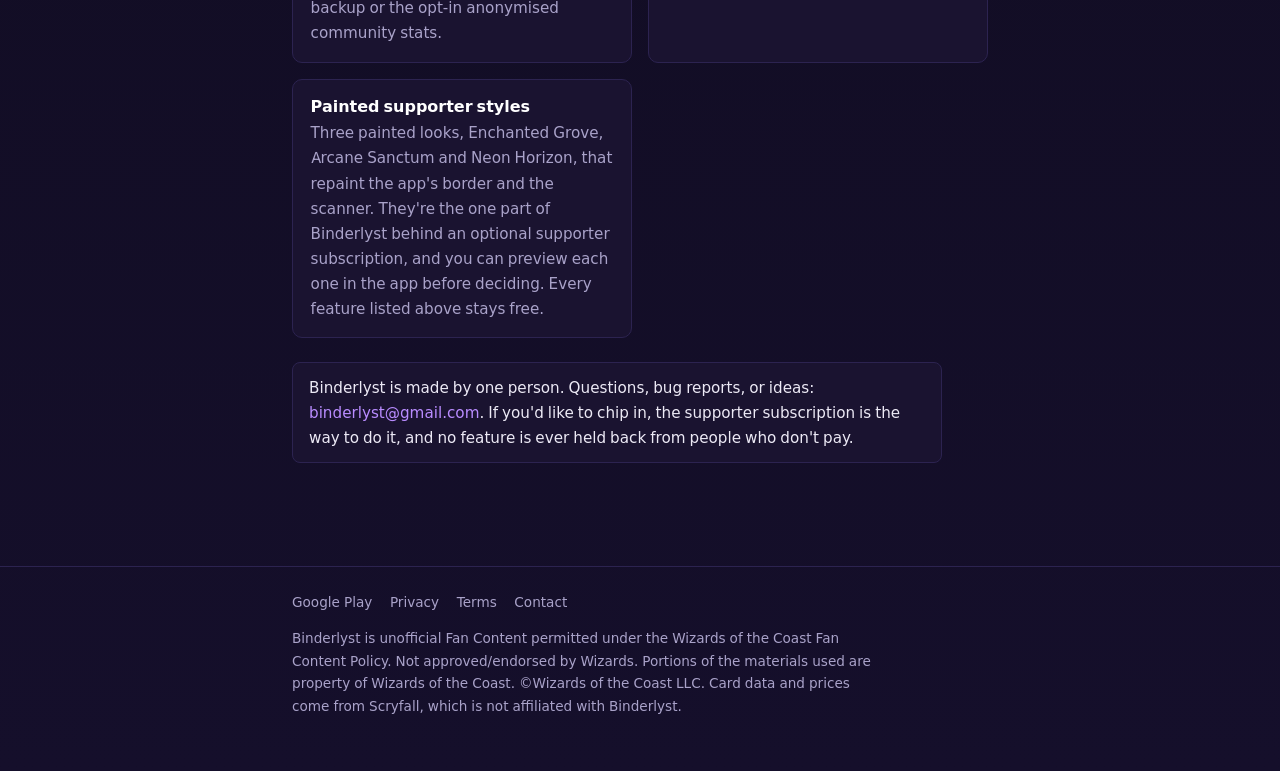
==== commit b0f0869a: "Delete the changelog page, which was not being kept up to date Removes changelog.html, its nav link " ====
--- a/index.html
+++ b/index.html
@@ -57,8 +57,8 @@
     <nav class="site">
       <a href="./" aria-current="page">Home</a>
       <a href="faq.html">FAQ</a>
-      <a href="compare.html">Compare</a>
-      <a href="changelog.html">Changelog</a>
+      <a href="compare.html">Compare</a>+
     </nav>
   </div>
 </header>
--- a/style.css
+++ b/style.css
@@ -289,12 +289,6 @@
 .faq h3 { margin-top: 1.9rem; }
 .faq h3 + p { margin-top: 0.35rem; }
 
-/* ---- changelog ---- */
-
-.release { margin: 2rem 0; }
-.release h2 { margin-bottom: 0.2rem; }
-.release .date { color: var(--muted); font-size: 0.9rem; margin: 0 0 0.5rem; }
-
 /* ---- footer ---- */
 
 footer.site {
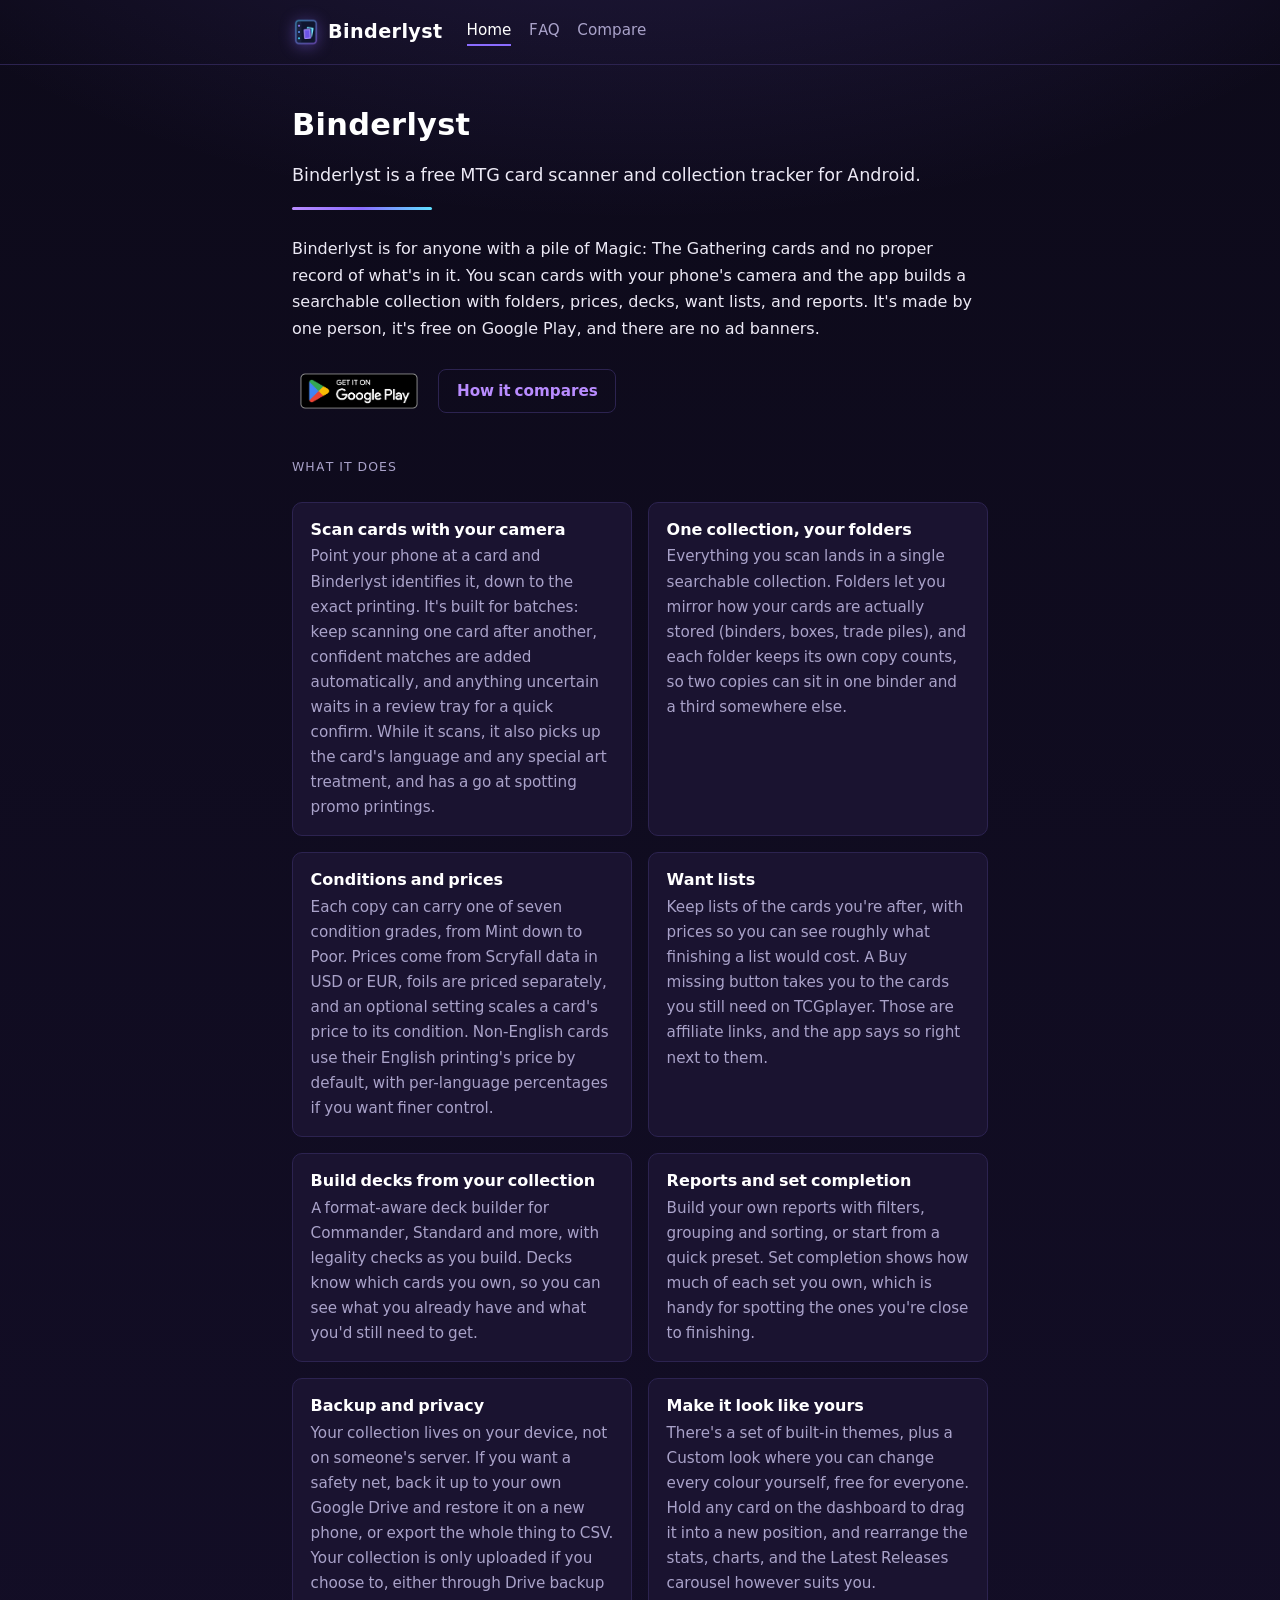
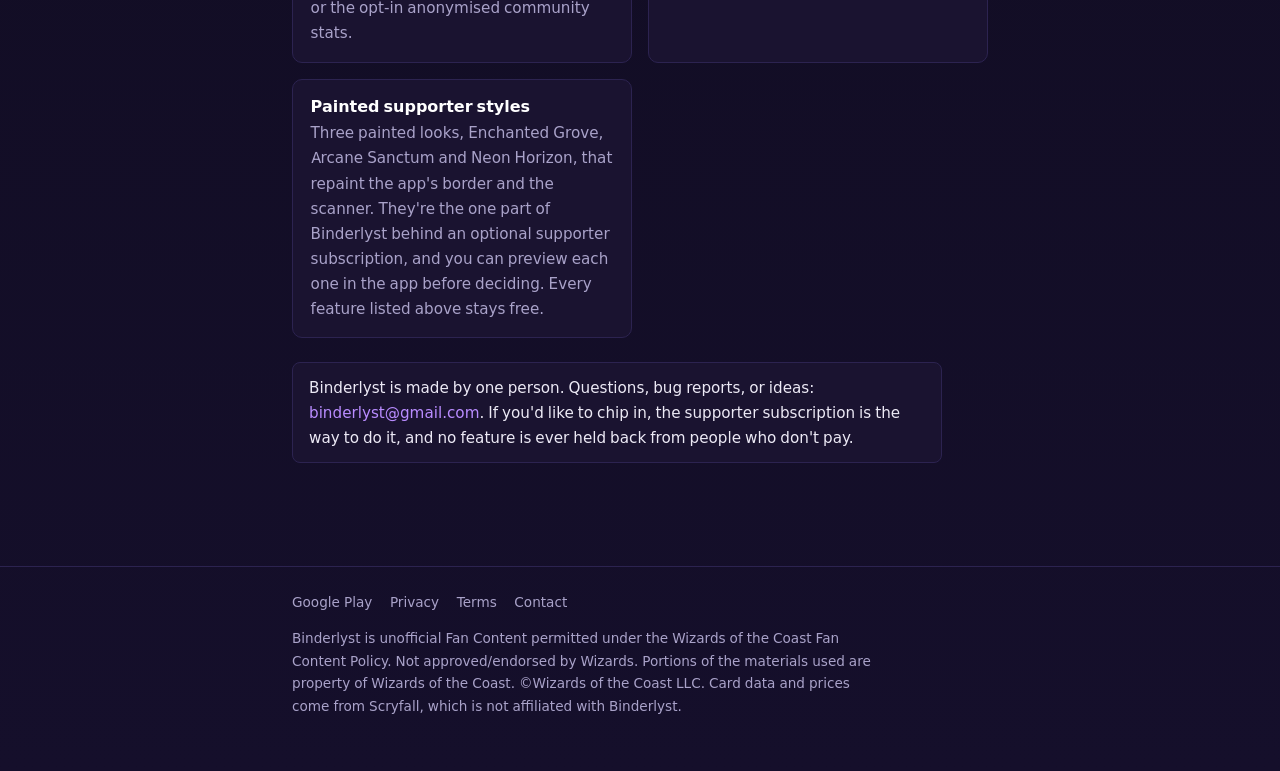
==== commit 558e3e5c: "Tighten the data wording on the site Co-Authored-By: Claude Opus 5.5 (1M context) <noreply@anthropic" ====
--- a/index.html
+++ b/index.html
@@ -102,7 +102,7 @@
     </li>
     <li>
       <h3>Backup and privacy</h3>
-      <p>Your collection lives on your device, not on someone's server. If you want a safety net, back it up to your own Google Drive and restore it on a new phone, or export the whole thing to CSV. Nothing is uploaded anywhere unless you choose to, either through Drive backup or the opt-in anonymised community stats.</p>
+      <p>Your collection lives on your device, not on someone's server. If you want a safety net, back it up to your own Google Drive and restore it on a new phone, or export the whole thing to CSV. Your collection is only uploaded if you choose to, either through Drive backup or the opt-in anonymised community stats.</p>
     </li>
     <li>
       <h3>Make it look like yours</h3>
